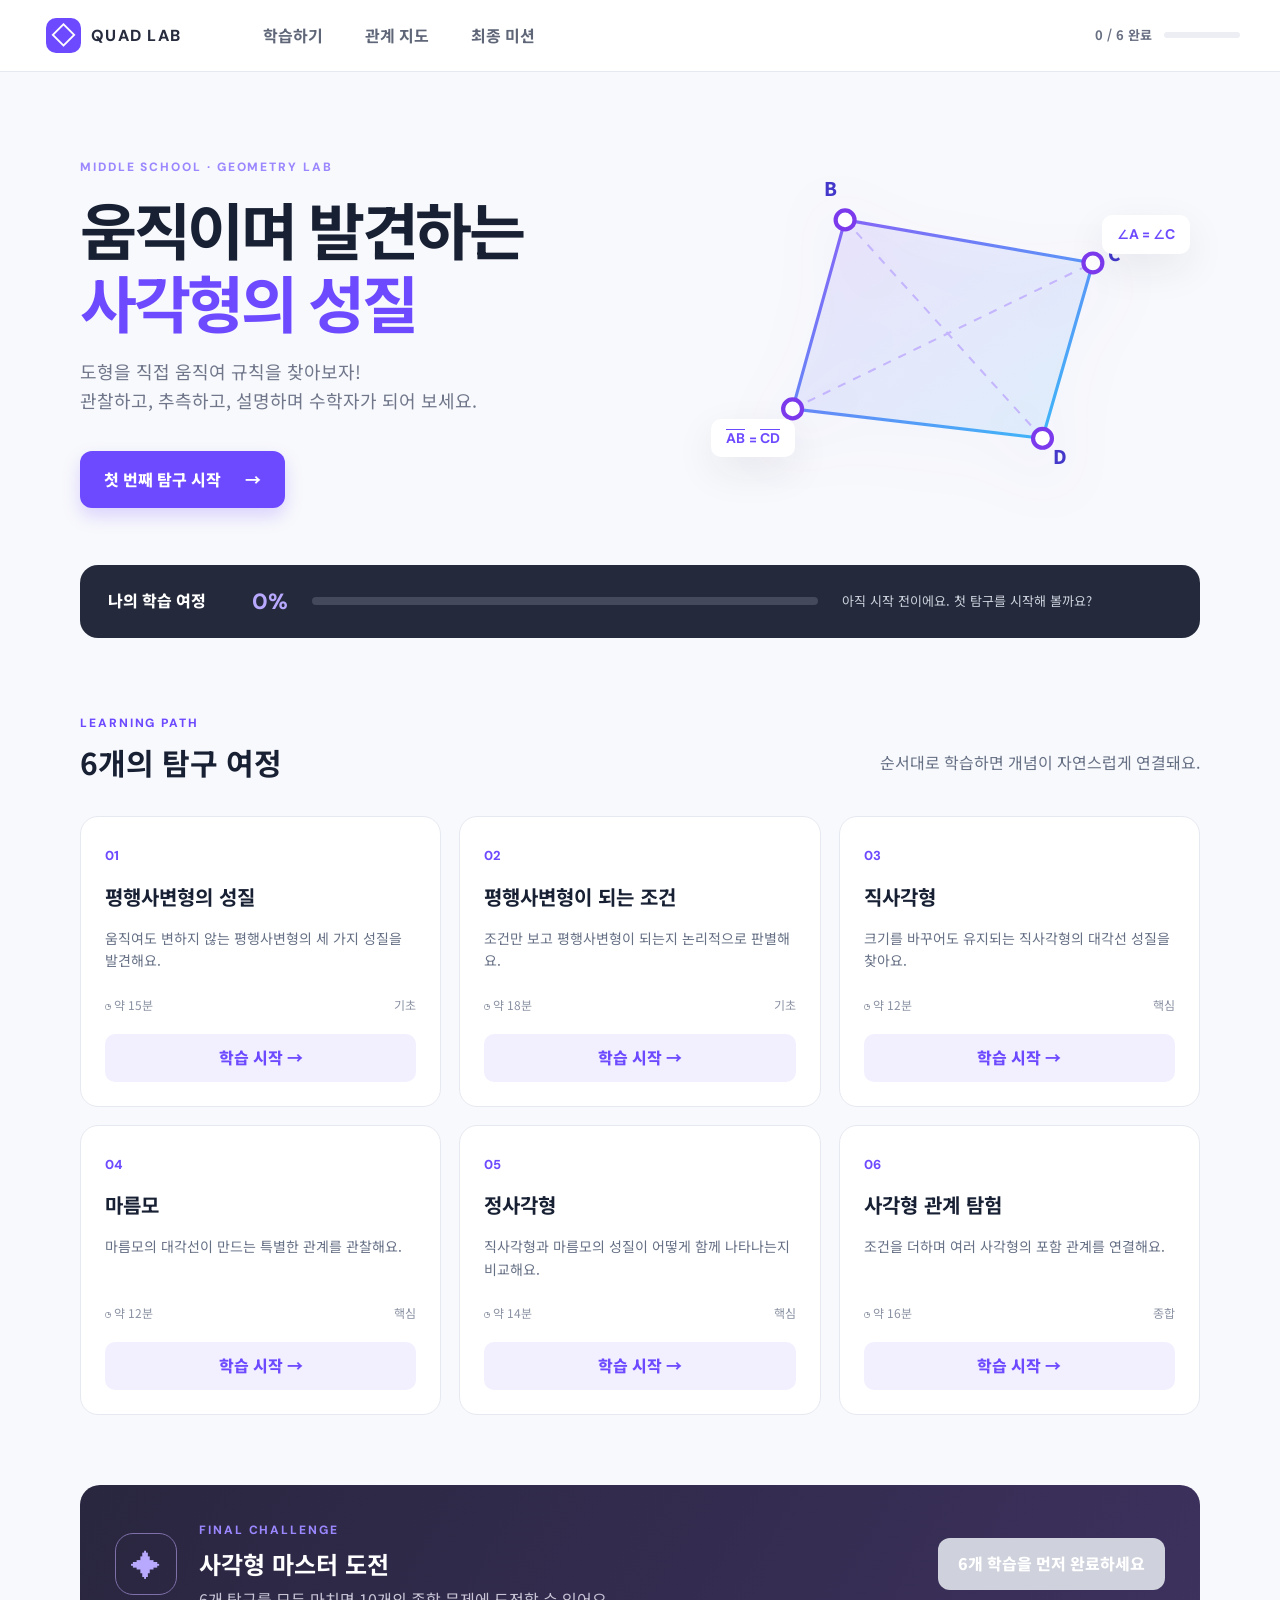
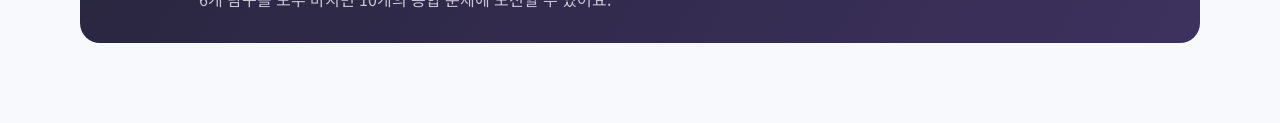
==== index.html @ f08c7725 "Standardize mathematical segment notation" ====
<!doctype html>
<html lang="ko">
<head>
  <meta charset="utf-8">
  <meta name="viewport" content="width=device-width,initial-scale=1">
  <meta name="description" content="도형을 직접 움직이며 사각형의 성질을 발견하는 중학교 2학년 수학 학습 서비스">
  <title>움직이며 발견하는 사각형의 성질</title>
  <link rel="stylesheet" href="styles.css">
</head>
<body>
  <header class="topbar">
    <button class="brand" id="homeBtn" aria-label="홈으로 이동"><span class="brand-mark">◇</span><span>QUAD LAB</span></button>
    <nav aria-label="주요 메뉴"><button id="navLearn">학습하기</button><button id="navMap">관계 지도</button><button id="navMission">최종 미션</button></nav>
    <div class="header-progress" aria-label="전체 진도"><span id="headerProgressText">0 / 6 완료</span><div class="mini-track"><i id="headerProgressBar"></i></div></div>
  </header>

  <main>
    <section id="homeView" class="view home-view">
      <div class="hero">
        <div class="hero-copy"><span class="eyebrow">MIDDLE SCHOOL · GEOMETRY LAB</span><h1>움직이며 발견하는<br><em>사각형의 성질</em></h1><p>도형을 직접 움직여 규칙을 찾아보자!<br>관찰하고, 추측하고, 설명하며 수학자가 되어 보세요.</p><button class="primary large" id="continueBtn">첫 번째 탐구 시작 <span>→</span></button></div>
        <div class="hero-art" aria-hidden="true"><svg viewBox="0 0 480 360"><defs><linearGradient id="heroG" x1="0" y1="0" x2="1" y2="1"><stop stop-color="#8b5cf6"/><stop offset="1" stop-color="#38bdf8"/></linearGradient></defs><path d="M92 258L142 78L378 119L330 286Z" fill="url(#heroG)" fill-opacity=".12" stroke="url(#heroG)" stroke-width="3"/><path d="M92 258L378 119M142 78L330 286" stroke="#c4b5fd" stroke-width="2" stroke-dasharray="8 8"/><g fill="#fff" stroke="#7c3aed" stroke-width="4"><circle cx="92" cy="258" r="9"/><circle cx="142" cy="78" r="9"/><circle cx="378" cy="119" r="9"/><circle cx="330" cy="286" r="9"/></g><g fill="#4338ca" font-size="18" font-weight="800"><text x="64" y="282">A</text><text x="122" y="55">B</text><text x="392" y="117">C</text><text x="340" y="310">D</text></g></svg><span class="float-card f1">∠A = ∠C</span><span class="float-card f2"><span class="seg">AB</span> = <span class="seg">CD</span></span></div>
      </div>
      <div class="progress-panel"><div><span class="progress-kicker">나의 학습 여정</span><strong id="progressPercent">0%</strong></div><div class="track"><i id="progressBar"></i></div><p id="progressMessage">아직 시작 전이에요. 첫 탐구를 시작해 볼까요?</p></div>
      <div class="section-heading"><div><span class="eyebrow dark">LEARNING PATH</span><h2>6개의 탐구 여정</h2></div><p>순서대로 학습하면 개념이 자연스럽게 연결돼요.</p></div>
      <div id="lessonGrid" class="lesson-grid"></div>
      <section class="mission-banner"><div class="mission-icon">✦</div><div><span class="eyebrow">FINAL CHALLENGE</span><h2>사각형 마스터 도전</h2><p>6개 탐구를 모두 마치면 10개의 종합 문제에 도전할 수 있어요.</p></div><button class="primary" id="missionBannerBtn" disabled>6개 학습을 먼저 완료하세요</button></section>
    </section>

    <section id="lessonView" class="view lesson-view hidden">
      <div class="lesson-top"><button class="back" id="backBtn">← 학습 목록</button><div class="lesson-id"><span id="lessonNumber">01</span><div><small>QUADRILATERAL LAB</small><h1 id="lessonTitle"></h1></div></div><div class="step-dots" id="stepDots"></div></div>
      <div class="lesson-shell">
        <aside><p class="aside-label">오늘의 목표</p><h3 id="lessonGoal"></h3><div class="aside-meta"><span>◷ <b id="lessonTime"></b></span><span>난이도 <b>●●○</b></span></div><div class="tip"><b>탐구 TIP</b><p>점 <strong>A</strong>를 잡고 움직여 보세요. 숫자가 어떻게 변하는지 관찰해요.</p></div></aside>
        <article>
          <div class="phase"><span id="phaseTag">STEP 1 · 탐구</span><h2 id="phaseTitle">도형을 움직여 보세요</h2><p id="phaseDesc">먼저 설명을 읽지 말고, 직접 움직이며 변하지 않는 규칙을 찾아보세요.</p></div>
          <div id="interactiveArea"></div>
          <div class="lesson-actions"><button class="secondary" id="prevStep">← 이전</button><button class="primary" id="nextStep">관찰을 마쳤어요 <span>→</span></button></div>
        </article>
      </div>
    </section>

    <section id="missionView" class="view mission-view hidden"><button class="back" id="missionBack">← 홈으로</button><div id="missionContent"></div></section>
  </main>
  <div id="toast" role="status" aria-live="polite"></div>
  <script src="app.js"></script>
</body>
</html>
---- styles.css ----
@import url('https://fonts.googleapis.com/css2?family=DM+Sans:wght@500;600;700;800&family=Noto+Sans+KR:wght@400;500;600;700;800;900&display=swap');
:root{--ink:#182034;--muted:#667085;--purple:#6d4aff;--purple2:#8b5cf6;--soft:#f2f0ff;--line:#e7e9f1;--green:#16a274;--orange:#f59e0b;--bg:#f8f9fc;--shadow:0 14px 40px rgba(31,38,64,.08)}*{box-sizing:border-box}body{margin:0;background:var(--bg);color:var(--ink);font-family:'Noto Sans KR',sans-serif;line-height:1.6}.hidden{display:none!important}button,input{font:inherit}.seg{display:inline-block;position:relative;padding-top:.12em;line-height:1.15;font-family:'DM Sans','Noto Sans KR',sans-serif;font-style:normal;letter-spacing:.02em}.seg::before{content:"";position:absolute;left:.02em;right:.02em;top:.04em;border-top:.09em solid currentColor}.math{white-space:nowrap;font-family:'DM Sans','Noto Sans KR',sans-serif}.topbar{height:72px;padding:0 max(24px,calc((100% - 1200px)/2));display:flex;align-items:center;border-bottom:1px solid var(--line);background:#fff;position:sticky;top:0;z-index:20}.brand{display:flex;align-items:center;gap:10px;border:0;background:none;font:800 16px 'DM Sans';letter-spacing:.08em;color:#272c3e;cursor:pointer}.brand-mark{width:35px;height:35px;border-radius:10px;background:var(--purple);color:#fff;display:grid;place-items:center;font-size:24px}.topbar nav{display:flex;gap:30px;margin-left:70px}.topbar nav button{border:0;background:none;color:#5f6678;font-weight:700;cursor:pointer}.header-progress{margin-left:auto;display:flex;align-items:center;gap:12px;font-size:13px;font-weight:700;color:#697083}.mini-track{width:76px;height:6px;background:#eceef4;border-radius:9px;overflow:hidden}.mini-track i,.track i{display:block;height:100%;width:0;background:linear-gradient(90deg,var(--purple),#a78bfa);border-radius:9px;transition:.5s}.view{max-width:1200px;margin:auto}.hero{min-height:450px;display:grid;grid-template-columns:1.1fr .9fr;align-items:center;padding:66px 40px 42px}.eyebrow{font:800 12px 'DM Sans';letter-spacing:.16em;color:#9b87ff}.eyebrow.dark{color:var(--purple)}.hero h1{font-size:clamp(38px,5vw,62px);line-height:1.17;margin:14px 0 20px;letter-spacing:-.055em}.hero h1 em{font-style:normal;color:var(--purple)}.hero p{font-size:18px;color:#70778b}.primary,.secondary,.choice{border:0;border-radius:12px;padding:13px 20px;font-weight:800;cursor:pointer;transition:.2s}.primary{background:var(--purple);color:#fff;box-shadow:0 8px 18px rgba(109,74,255,.22)}.primary:hover{background:#5b39ed;transform:translateY(-1px)}.primary:disabled{background:#cfd2dc;box-shadow:none;cursor:not-allowed;transform:none}.primary.large{margin-top:18px;padding:16px 24px}.primary span{margin-left:20px}.secondary{background:#fff;color:#596174;border:1px solid var(--line)}.hero-art{position:relative}.hero-art svg{width:100%;filter:drop-shadow(0 20px 30px rgba(91,57,237,.12))}.float-card{position:absolute;background:#fff;padding:10px 15px;border-radius:10px;box-shadow:var(--shadow);font:700 14px 'DM Sans';color:var(--purple)}.f1{top:20%;right:2%}.f2{bottom:17%;left:3%}.progress-panel{margin:0 40px 70px;background:#242a3c;color:#fff;border-radius:18px;padding:22px 28px;display:grid;grid-template-columns:180px 1fr 330px;align-items:center;gap:24px}.progress-panel>div:first-child{display:flex;justify-content:space-between;align-items:center}.progress-panel strong{font:800 22px 'DM Sans';color:#b8a9ff}.progress-kicker{font-weight:800}.track{height:8px;background:#44495b;border-radius:9px;overflow:hidden}.progress-panel p{margin:0;font-size:13px;color:#cdd1dc}.section-heading{display:flex;justify-content:space-between;align-items:end;margin:0 40px 25px}.section-heading h2{font-size:30px;margin:5px 0}.section-heading p{color:var(--muted)}.lesson-grid{display:grid;grid-template-columns:repeat(3,1fr);gap:18px;margin:0 40px 70px}.lesson-card{background:#fff;border:1px solid var(--line);border-radius:18px;padding:24px;position:relative;transition:.25s;min-height:244px}.lesson-card:hover{transform:translateY(-4px);box-shadow:var(--shadow);border-color:#d7d1ff}.lesson-card.done{border-color:#a7e4d0}.lesson-card .num{font:800 13px 'DM Sans';color:var(--purple)}.lesson-card h3{margin:14px 0 8px;font-size:20px}.lesson-card p{font-size:14px;color:var(--muted);min-height:48px}.card-meta{display:flex;justify-content:space-between;color:#8a91a2;font-size:12px;margin:20px 0}.card-btn{width:100%;border:0;border-radius:10px;background:var(--soft);color:var(--purple);padding:11px;font-weight:800;cursor:pointer}.done .card-btn{background:#e7f8f2;color:#087453}.done-badge{position:absolute;right:20px;top:20px;color:var(--green);font-size:12px;font-weight:800}.mission-banner{margin:0 40px 80px;padding:30px 35px;border-radius:20px;background:linear-gradient(120deg,#29263f,#3d315e);color:#fff;display:flex;align-items:center;gap:22px}.mission-banner h2{margin:4px 0}.mission-banner p{margin:0;color:#c8c4d6}.mission-banner button{margin-left:auto}.mission-icon{width:62px;height:62px;border:1px solid #7f70a9;border-radius:18px;display:grid;place-items:center;font-size:30px;color:#b8a9ff}.lesson-view{max-width:none}.lesson-top{height:92px;background:#fff;border-bottom:1px solid var(--line);display:flex;align-items:center;padding:0 max(30px,calc((100% - 1240px)/2));gap:35px}.back{border:0;background:none;color:#697083;font-weight:700;cursor:pointer}.lesson-id{display:flex;gap:16px;align-items:center}.lesson-id>span{font:800 30px 'DM Sans';color:#a99bff}.lesson-id small{font:700 9px 'DM Sans';color:#aaa;letter-spacing:.1em}.lesson-id h1{font-size:20px;margin:0}.step-dots{display:flex;gap:7px;margin-left:auto}.step-dots i{width:28px;height:5px;border-radius:5px;background:#e5e7ed}.step-dots i.on{background:var(--purple)}.step-dots i.done{background:#9b87ff}.lesson-shell{max-width:1240px;margin:30px auto 70px;display:grid;grid-template-columns:240px 1fr;gap:32px;padding:0 24px}.lesson-shell aside{padding:22px;height:max-content;position:sticky;top:105px}.aside-label{font-size:11px;color:var(--purple);font-weight:900}.lesson-shell aside h3{font-size:16px}.aside-meta{display:flex;flex-direction:column;gap:8px;font-size:12px;color:#858b9b;border-top:1px solid var(--line);padding-top:16px}.aside-meta b{color:#4c5365}.tip{margin-top:25px;padding:16px;background:#fff9e8;border-radius:12px;font-size:12px;color:#745f28}.tip b{color:#d38a00}.phase{text-align:center;margin-bottom:20px}.phase span{font-size:11px;color:var(--purple);font-weight:900;letter-spacing:.12em}.phase h2{margin:6px 0;font-size:28px}.phase p{margin:0;color:var(--muted);font-size:14px}.lab-card{background:#fff;border:1px solid var(--line);border-radius:20px;overflow:hidden;box-shadow:var(--shadow)}.lab-tools{padding:14px 18px;border-bottom:1px solid var(--line);display:flex;gap:9px;flex-wrap:wrap}.tool-btn{border:1px solid var(--line);background:#fff;border-radius:9px;padding:8px 12px;color:#626a7c;font-size:13px;font-weight:700;cursor:pointer}.tool-btn.on{background:var(--soft);border-color:#c9c0ff;color:var(--purple)}.geometry{width:100%;height:450px;display:block;touch-action:none;background:radial-gradient(circle,#dde0eb 1px,transparent 1.5px);background-size:28px 28px}.readout{display:grid;grid-template-columns:repeat(4,1fr);border-top:1px solid var(--line)}.measure{text-align:center;padding:13px;border-right:1px solid var(--line);font:700 13px 'DM Sans'}.measure small{display:block;color:#969cad;font:600 10px 'Noto Sans KR'}.drag-point{cursor:grab;filter:drop-shadow(0 2px 3px rgba(80,55,200,.3))}.drag-point:focus{outline:none;stroke:#f59e0b;stroke-width:5}.prompt-card,.concept-card,.practice-card,.relation-card{background:#fff;border:1px solid var(--line);border-radius:18px;padding:30px;box-shadow:var(--shadow)}.prompt-card h3,.practice-card h3{font-size:21px;margin-top:0}.answer-grid{display:grid;grid-template-columns:1fr 1fr;gap:12px}.choice{background:#fafaff;border:1px solid var(--line);color:#4c5365;text-align:left}.choice:hover{border-color:#a99bff;background:var(--soft)}.feedback{padding:14px;border-radius:10px;margin-top:16px;font-size:14px}.feedback.good{background:#e8f8f2;color:#087453}.feedback.bad{background:#fff3e0;color:#9a5d00}.concept-list{display:grid;gap:12px}.concept-item{display:flex;gap:15px;padding:16px;background:#f8f7ff;border-radius:12px}.concept-item b{color:var(--purple)}.concept-item span{width:28px;height:28px;border-radius:50%;display:grid;place-items:center;background:var(--purple);color:#fff;flex:none}.lesson-actions{display:flex;justify-content:space-between;margin-top:20px}.quiz-options{display:grid;gap:10px}.quiz-options button{padding:14px;border:1px solid var(--line);background:#fff;border-radius:11px;text-align:left;cursor:pointer}.quiz-options button:hover{border-color:var(--purple)}.hint-row{display:flex;gap:8px;margin-top:16px}.hint-btn{border:0;background:#fff7df;color:#a16b00;padding:8px 12px;border-radius:8px;cursor:pointer}.classification{display:flex;gap:12px;flex-wrap:wrap}.condition{padding:12px 15px;border:1px solid #cbc5f6;background:#f8f7ff;border-radius:10px;cursor:grab;font-size:13px}.drop-zone{min-height:100px;border:2px dashed #c9c0ff;border-radius:14px;padding:16px;margin-top:18px;color:#746b9b}.relation-svg{width:100%;height:360px}.rel-node{cursor:pointer}.rel-node rect{fill:#fff;stroke:#b9b0ee;stroke-width:2}.rel-node.active rect{fill:#6d4aff;stroke:#6d4aff}.rel-node text{font-weight:800;fill:#40395f}.rel-node.active text{fill:#fff}.mission-view{padding:50px 30px;max-width:900px}.mission-head{text-align:center}.mission-head h1{font-size:36px}.mission-question{background:#fff;border:1px solid var(--line);border-radius:18px;padding:28px;margin:28px 0}.score-ring{width:150px;height:150px;border-radius:50%;background:conic-gradient(var(--purple) var(--score),#ececf3 0);display:grid;place-items:center;margin:25px auto}.score-ring:after{content:attr(data-score);width:115px;height:115px;background:#fff;border-radius:50%;display:grid;place-items:center;font-size:30px;font-weight:900}.domain-bar{display:grid;grid-template-columns:140px 1fr 45px;gap:10px;align-items:center;margin:12px 0}.domain-bar i{height:8px;background:#eee;border-radius:9px;overflow:hidden}.domain-bar i:after{content:"";display:block;width:var(--w);height:100%;background:var(--purple)}#toast{position:fixed;left:50%;bottom:28px;transform:translate(-50%,30px);padding:11px 18px;background:#22283a;color:#fff;border-radius:10px;opacity:0;pointer-events:none;transition:.25s;z-index:50;font-size:13px}#toast.show{opacity:1;transform:translate(-50%,0)}
@media(max-width:800px){.topbar nav{display:none}.hero{grid-template-columns:1fr;padding:45px 24px}.hero-art{display:none}.progress-panel{margin:0 24px 50px;grid-template-columns:1fr}.lesson-grid{grid-template-columns:1fr;margin:0 24px 50px}.section-heading{margin:0 24px 20px;display:block}.mission-banner{margin:0 24px 50px;align-items:flex-start;flex-wrap:wrap}.mission-banner button{margin-left:0;width:100%}.lesson-top{padding:15px 20px;height:auto;flex-wrap:wrap}.lesson-shell{grid-template-columns:1fr}.lesson-shell aside{position:static;padding:0}.tip{display:none}.geometry{height:360px}.readout{grid-template-columns:repeat(2,1fr)}.answer-grid{grid-template-columns:1fr}.step-dots{width:100%;margin-left:0}.header-progress{font-size:11px}.mini-track{display:none}}
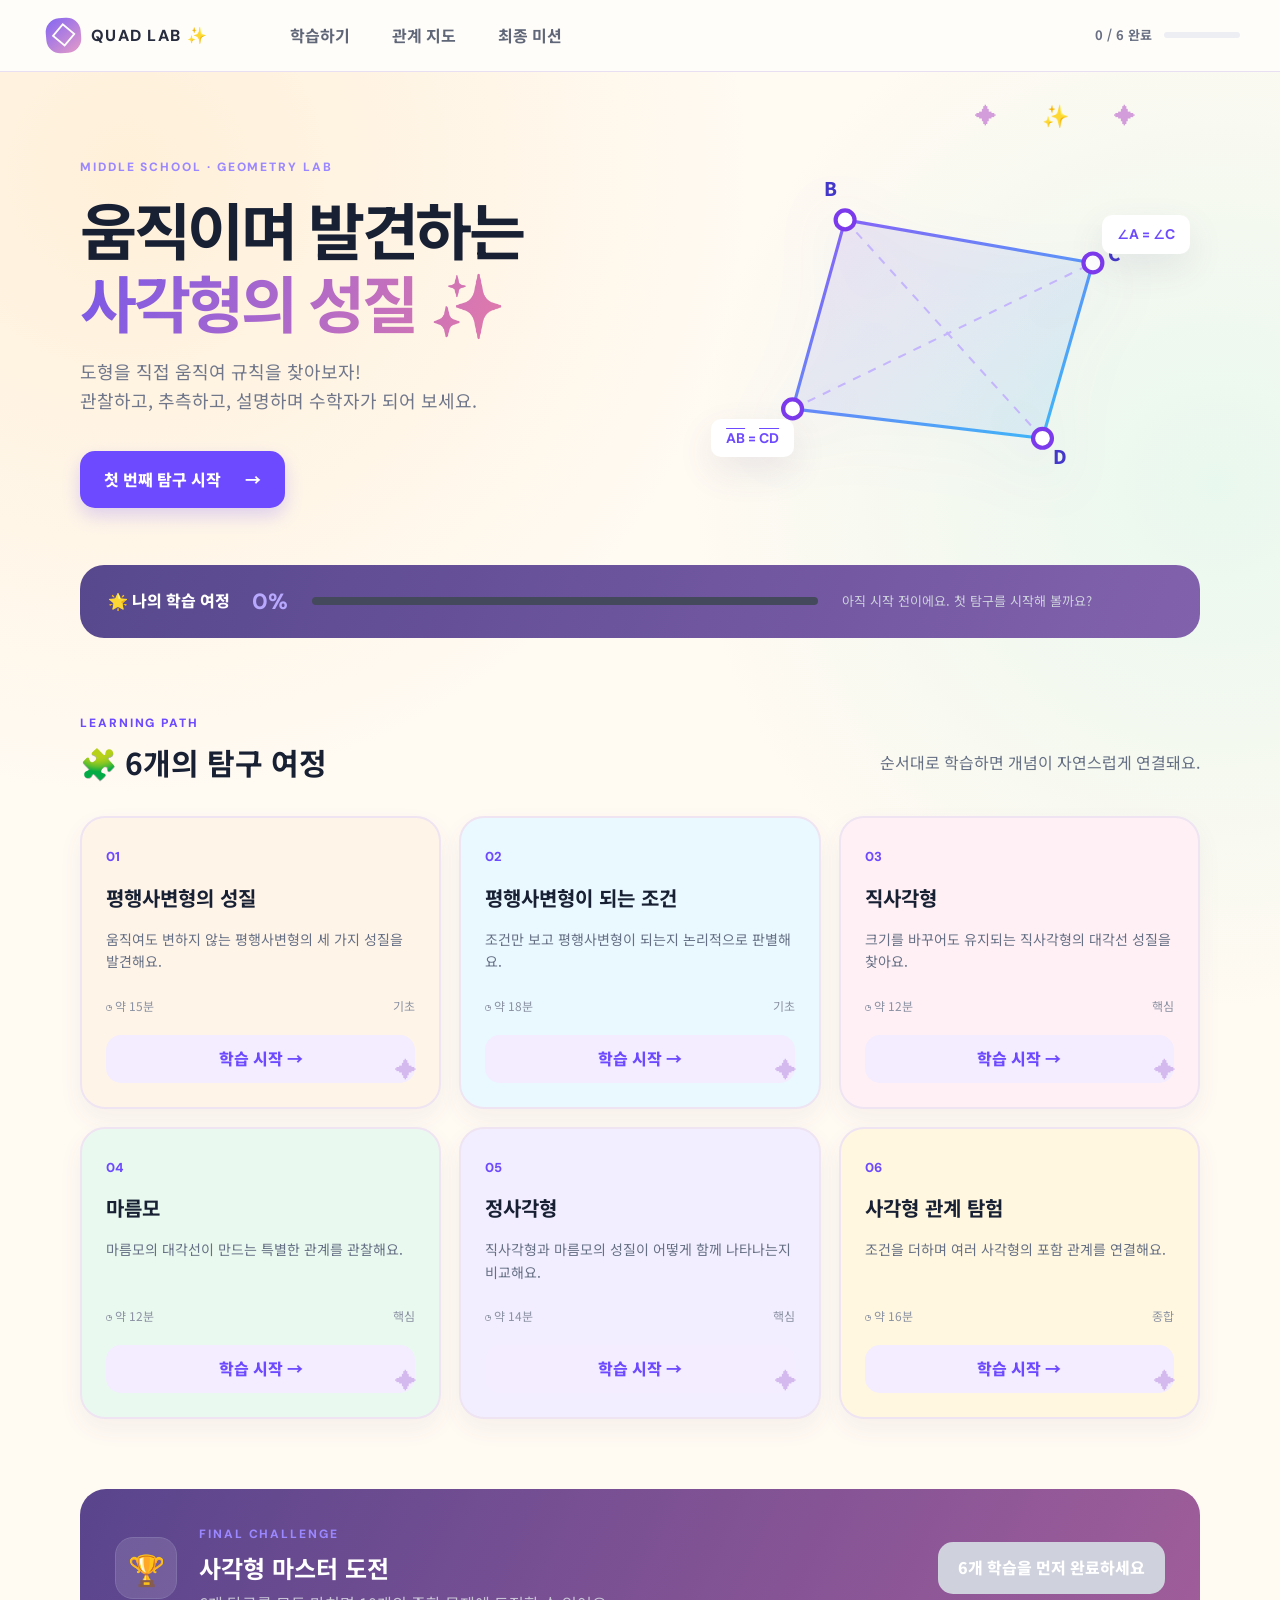
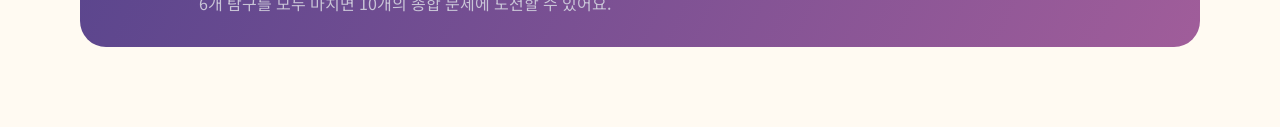
==== commit 71b56930: "Enable playful theme and correct activity sidebar copy" ====
--- a/index.html
+++ b/index.html
@@ -4,32 +4,31 @@
   <meta charset="utf-8">
   <meta name="viewport" content="width=device-width,initial-scale=1">
   <meta name="description" content="도형을 직접 움직이며 사각형의 성질을 발견하는 중학교 2학년 수학 학습 서비스">
-  <title>움직이며 발견하는 사각형의 성질</title>
+  <title>QUAD LAB ✨ 사각형 탐험대</title>
   <link rel="stylesheet" href="styles.css">
+  <link rel="stylesheet" href="refresh.css">
 </head>
 <body>
   <header class="topbar">
-    <button class="brand" id="homeBtn" aria-label="홈으로 이동"><span class="brand-mark">◇</span><span>QUAD LAB</span></button>
+    <button class="brand" id="homeBtn" aria-label="홈으로 이동"><span class="brand-mark">◇</span><span>QUAD LAB ✨</span></button>
     <nav aria-label="주요 메뉴"><button id="navLearn">학습하기</button><button id="navMap">관계 지도</button><button id="navMission">최종 미션</button></nav>
     <div class="header-progress" aria-label="전체 진도"><span id="headerProgressText">0 / 6 완료</span><div class="mini-track"><i id="headerProgressBar"></i></div></div>
   </header>
-
   <main>
     <section id="homeView" class="view home-view">
       <div class="hero">
-        <div class="hero-copy"><span class="eyebrow">MIDDLE SCHOOL · GEOMETRY LAB</span><h1>움직이며 발견하는<br><em>사각형의 성질</em></h1><p>도형을 직접 움직여 규칙을 찾아보자!<br>관찰하고, 추측하고, 설명하며 수학자가 되어 보세요.</p><button class="primary large" id="continueBtn">첫 번째 탐구 시작 <span>→</span></button></div>
+        <div class="hero-copy"><span class="eyebrow">MIDDLE SCHOOL · GEOMETRY LAB</span><h1>움직이며 발견하는<br><em>사각형의 성질 ✨</em></h1><p>도형을 직접 움직여 규칙을 찾아보자!<br>관찰하고, 추측하고, 설명하며 수학자가 되어 보세요.</p><button class="primary large" id="continueBtn">첫 번째 탐구 시작 <span>→</span></button></div>
         <div class="hero-art" aria-hidden="true"><svg viewBox="0 0 480 360"><defs><linearGradient id="heroG" x1="0" y1="0" x2="1" y2="1"><stop stop-color="#8b5cf6"/><stop offset="1" stop-color="#38bdf8"/></linearGradient></defs><path d="M92 258L142 78L378 119L330 286Z" fill="url(#heroG)" fill-opacity=".12" stroke="url(#heroG)" stroke-width="3"/><path d="M92 258L378 119M142 78L330 286" stroke="#c4b5fd" stroke-width="2" stroke-dasharray="8 8"/><g fill="#fff" stroke="#7c3aed" stroke-width="4"><circle cx="92" cy="258" r="9"/><circle cx="142" cy="78" r="9"/><circle cx="378" cy="119" r="9"/><circle cx="330" cy="286" r="9"/></g><g fill="#4338ca" font-size="18" font-weight="800"><text x="64" y="282">A</text><text x="122" y="55">B</text><text x="392" y="117">C</text><text x="340" y="310">D</text></g></svg><span class="float-card f1">∠A = ∠C</span><span class="float-card f2"><span class="seg">AB</span> = <span class="seg">CD</span></span></div>
       </div>
-      <div class="progress-panel"><div><span class="progress-kicker">나의 학습 여정</span><strong id="progressPercent">0%</strong></div><div class="track"><i id="progressBar"></i></div><p id="progressMessage">아직 시작 전이에요. 첫 탐구를 시작해 볼까요?</p></div>
-      <div class="section-heading"><div><span class="eyebrow dark">LEARNING PATH</span><h2>6개의 탐구 여정</h2></div><p>순서대로 학습하면 개념이 자연스럽게 연결돼요.</p></div>
+      <div class="progress-panel"><div><span class="progress-kicker">🌟 나의 학습 여정</span><strong id="progressPercent">0%</strong></div><div class="track"><i id="progressBar"></i></div><p id="progressMessage">아직 시작 전이에요. 첫 탐구를 시작해 볼까요?</p></div>
+      <div class="section-heading"><div><span class="eyebrow dark">LEARNING PATH</span><h2>🧩 6개의 탐구 여정</h2></div><p>순서대로 학습하면 개념이 자연스럽게 연결돼요.</p></div>
       <div id="lessonGrid" class="lesson-grid"></div>
-      <section class="mission-banner"><div class="mission-icon">✦</div><div><span class="eyebrow">FINAL CHALLENGE</span><h2>사각형 마스터 도전</h2><p>6개 탐구를 모두 마치면 10개의 종합 문제에 도전할 수 있어요.</p></div><button class="primary" id="missionBannerBtn" disabled>6개 학습을 먼저 완료하세요</button></section>
+      <section class="mission-banner"><div class="mission-icon">🏆</div><div><span class="eyebrow">FINAL CHALLENGE</span><h2>사각형 마스터 도전</h2><p>6개 탐구를 모두 마치면 10개의 종합 문제에 도전할 수 있어요.</p></div><button class="primary" id="missionBannerBtn" disabled>6개 학습을 먼저 완료하세요</button></section>
     </section>
-
     <section id="lessonView" class="view lesson-view hidden">
       <div class="lesson-top"><button class="back" id="backBtn">← 학습 목록</button><div class="lesson-id"><span id="lessonNumber">01</span><div><small>QUADRILATERAL LAB</small><h1 id="lessonTitle"></h1></div></div><div class="step-dots" id="stepDots"></div></div>
       <div class="lesson-shell">
-        <aside><p class="aside-label">오늘의 목표</p><h3 id="lessonGoal"></h3><div class="aside-meta"><span>◷ <b id="lessonTime"></b></span><span>난이도 <b>●●○</b></span></div><div class="tip"><b>탐구 TIP</b><p>점 <strong>A</strong>를 잡고 움직여 보세요. 숫자가 어떻게 변하는지 관찰해요.</p></div></aside>
+        <aside><p class="aside-label">오늘의 목표</p><h3 id="lessonGoal"></h3><div class="aside-meta"><span>◷ <b id="lessonTime"></b></span><span>난이도 <b>●●○</b></span></div><div class="tip"><b>탐구 TIP</b><p id="lessonTip">도형을 관찰하고 변하지 않는 성질을 찾아보세요.</p></div></aside>
         <article>
           <div class="phase"><span id="phaseTag">STEP 1 · 탐구</span><h2 id="phaseTitle">도형을 움직여 보세요</h2><p id="phaseDesc">먼저 설명을 읽지 말고, 직접 움직이며 변하지 않는 규칙을 찾아보세요.</p></div>
           <div id="interactiveArea"></div>
@@ -37,10 +36,10 @@
         </article>
       </div>
     </section>
-
     <section id="missionView" class="view mission-view hidden"><button class="back" id="missionBack">← 홈으로</button><div id="missionContent"></div></section>
   </main>
   <div id="toast" role="status" aria-live="polite"></div>
   <script src="app.js"></script>
+  <script src="refresh.js"></script>
 </body>
 </html>
--- a/styles.css
+++ b/styles.css
@@ -1,3 +1,3 @@
 @import url('https://fonts.googleapis.com/css2?family=DM+Sans:wght@500;600;700;800&family=Noto+Sans+KR:wght@400;500;600;700;800;900&display=swap');
-:root{--ink:#182034;--muted:#667085;--purple:#6d4aff;--purple2:#8b5cf6;--soft:#f2f0ff;--line:#e7e9f1;--green:#16a274;--orange:#f59e0b;--bg:#f8f9fc;--shadow:0 14px 40px rgba(31,38,64,.08)}*{box-sizing:border-box}body{margin:0;background:var(--bg);color:var(--ink);font-family:'Noto Sans KR',sans-serif;line-height:1.6}.hidden{display:none!important}button,input{font:inherit}.seg{display:inline-block;position:relative;padding-top:.12em;line-height:1.15;font-family:'DM Sans','Noto Sans KR',sans-serif;font-style:normal;letter-spacing:.02em}.seg::before{content:"";position:absolute;left:.02em;right:.02em;top:.04em;border-top:.09em solid currentColor}.math{white-space:nowrap;font-family:'DM Sans','Noto Sans KR',sans-serif}.topbar{height:72px;padding:0 max(24px,calc((100% - 1200px)/2));display:flex;align-items:center;border-bottom:1px solid var(--line);background:#fff;position:sticky;top:0;z-index:20}.brand{display:flex;align-items:center;gap:10px;border:0;background:none;font:800 16px 'DM Sans';letter-spacing:.08em;color:#272c3e;cursor:pointer}.brand-mark{width:35px;height:35px;border-radius:10px;background:var(--purple);color:#fff;display:grid;place-items:center;font-size:24px}.topbar nav{display:flex;gap:30px;margin-left:70px}.topbar nav button{border:0;background:none;color:#5f6678;font-weight:700;cursor:pointer}.header-progress{margin-left:auto;display:flex;align-items:center;gap:12px;font-size:13px;font-weight:700;color:#697083}.mini-track{width:76px;height:6px;background:#eceef4;border-radius:9px;overflow:hidden}.mini-track i,.track i{display:block;height:100%;width:0;background:linear-gradient(90deg,var(--purple),#a78bfa);border-radius:9px;transition:.5s}.view{max-width:1200px;margin:auto}.hero{min-height:450px;display:grid;grid-template-columns:1.1fr .9fr;align-items:center;padding:66px 40px 42px}.eyebrow{font:800 12px 'DM Sans';letter-spacing:.16em;color:#9b87ff}.eyebrow.dark{color:var(--purple)}.hero h1{font-size:clamp(38px,5vw,62px);line-height:1.17;margin:14px 0 20px;letter-spacing:-.055em}.hero h1 em{font-style:normal;color:var(--purple)}.hero p{font-size:18px;color:#70778b}.primary,.secondary,.choice{border:0;border-radius:12px;padding:13px 20px;font-weight:800;cursor:pointer;transition:.2s}.primary{background:var(--purple);color:#fff;box-shadow:0 8px 18px rgba(109,74,255,.22)}.primary:hover{background:#5b39ed;transform:translateY(-1px)}.primary:disabled{background:#cfd2dc;box-shadow:none;cursor:not-allowed;transform:none}.primary.large{margin-top:18px;padding:16px 24px}.primary span{margin-left:20px}.secondary{background:#fff;color:#596174;border:1px solid var(--line)}.hero-art{position:relative}.hero-art svg{width:100%;filter:drop-shadow(0 20px 30px rgba(91,57,237,.12))}.float-card{position:absolute;background:#fff;padding:10px 15px;border-radius:10px;box-shadow:var(--shadow);font:700 14px 'DM Sans';color:var(--purple)}.f1{top:20%;right:2%}.f2{bottom:17%;left:3%}.progress-panel{margin:0 40px 70px;background:#242a3c;color:#fff;border-radius:18px;padding:22px 28px;display:grid;grid-template-columns:180px 1fr 330px;align-items:center;gap:24px}.progress-panel>div:first-child{display:flex;justify-content:space-between;align-items:center}.progress-panel strong{font:800 22px 'DM Sans';color:#b8a9ff}.progress-kicker{font-weight:800}.track{height:8px;background:#44495b;border-radius:9px;overflow:hidden}.progress-panel p{margin:0;font-size:13px;color:#cdd1dc}.section-heading{display:flex;justify-content:space-between;align-items:end;margin:0 40px 25px}.section-heading h2{font-size:30px;margin:5px 0}.section-heading p{color:var(--muted)}.lesson-grid{display:grid;grid-template-columns:repeat(3,1fr);gap:18px;margin:0 40px 70px}.lesson-card{background:#fff;border:1px solid var(--line);border-radius:18px;padding:24px;position:relative;transition:.25s;min-height:244px}.lesson-card:hover{transform:translateY(-4px);box-shadow:var(--shadow);border-color:#d7d1ff}.lesson-card.done{border-color:#a7e4d0}.lesson-card .num{font:800 13px 'DM Sans';color:var(--purple)}.lesson-card h3{margin:14px 0 8px;font-size:20px}.lesson-card p{font-size:14px;color:var(--muted);min-height:48px}.card-meta{display:flex;justify-content:space-between;color:#8a91a2;font-size:12px;margin:20px 0}.card-btn{width:100%;border:0;border-radius:10px;background:var(--soft);color:var(--purple);padding:11px;font-weight:800;cursor:pointer}.done .card-btn{background:#e7f8f2;color:#087453}.done-badge{position:absolute;right:20px;top:20px;color:var(--green);font-size:12px;font-weight:800}.mission-banner{margin:0 40px 80px;padding:30px 35px;border-radius:20px;background:linear-gradient(120deg,#29263f,#3d315e);color:#fff;display:flex;align-items:center;gap:22px}.mission-banner h2{margin:4px 0}.mission-banner p{margin:0;color:#c8c4d6}.mission-banner button{margin-left:auto}.mission-icon{width:62px;height:62px;border:1px solid #7f70a9;border-radius:18px;display:grid;place-items:center;font-size:30px;color:#b8a9ff}.lesson-view{max-width:none}.lesson-top{height:92px;background:#fff;border-bottom:1px solid var(--line);display:flex;align-items:center;padding:0 max(30px,calc((100% - 1240px)/2));gap:35px}.back{border:0;background:none;color:#697083;font-weight:700;cursor:pointer}.lesson-id{display:flex;gap:16px;align-items:center}.lesson-id>span{font:800 30px 'DM Sans';color:#a99bff}.lesson-id small{font:700 9px 'DM Sans';color:#aaa;letter-spacing:.1em}.lesson-id h1{font-size:20px;margin:0}.step-dots{display:flex;gap:7px;margin-left:auto}.step-dots i{width:28px;height:5px;border-radius:5px;background:#e5e7ed}.step-dots i.on{background:var(--purple)}.step-dots i.done{background:#9b87ff}.lesson-shell{max-width:1240px;margin:30px auto 70px;display:grid;grid-template-columns:240px 1fr;gap:32px;padding:0 24px}.lesson-shell aside{padding:22px;height:max-content;position:sticky;top:105px}.aside-label{font-size:11px;color:var(--purple);font-weight:900}.lesson-shell aside h3{font-size:16px}.aside-meta{display:flex;flex-direction:column;gap:8px;font-size:12px;color:#858b9b;border-top:1px solid var(--line);padding-top:16px}.aside-meta b{color:#4c5365}.tip{margin-top:25px;padding:16px;background:#fff9e8;border-radius:12px;font-size:12px;color:#745f28}.tip b{color:#d38a00}.phase{text-align:center;margin-bottom:20px}.phase span{font-size:11px;color:var(--purple);font-weight:900;letter-spacing:.12em}.phase h2{margin:6px 0;font-size:28px}.phase p{margin:0;color:var(--muted);font-size:14px}.lab-card{background:#fff;border:1px solid var(--line);border-radius:20px;overflow:hidden;box-shadow:var(--shadow)}.lab-tools{padding:14px 18px;border-bottom:1px solid var(--line);display:flex;gap:9px;flex-wrap:wrap}.tool-btn{border:1px solid var(--line);background:#fff;border-radius:9px;padding:8px 12px;color:#626a7c;font-size:13px;font-weight:700;cursor:pointer}.tool-btn.on{background:var(--soft);border-color:#c9c0ff;color:var(--purple)}.geometry{width:100%;height:450px;display:block;touch-action:none;background:radial-gradient(circle,#dde0eb 1px,transparent 1.5px);background-size:28px 28px}.readout{display:grid;grid-template-columns:repeat(4,1fr);border-top:1px solid var(--line)}.measure{text-align:center;padding:13px;border-right:1px solid var(--line);font:700 13px 'DM Sans'}.measure small{display:block;color:#969cad;font:600 10px 'Noto Sans KR'}.drag-point{cursor:grab;filter:drop-shadow(0 2px 3px rgba(80,55,200,.3))}.drag-point:focus{outline:none;stroke:#f59e0b;stroke-width:5}.prompt-card,.concept-card,.practice-card,.relation-card{background:#fff;border:1px solid var(--line);border-radius:18px;padding:30px;box-shadow:var(--shadow)}.prompt-card h3,.practice-card h3{font-size:21px;margin-top:0}.answer-grid{display:grid;grid-template-columns:1fr 1fr;gap:12px}.choice{background:#fafaff;border:1px solid var(--line);color:#4c5365;text-align:left}.choice:hover{border-color:#a99bff;background:var(--soft)}.feedback{padding:14px;border-radius:10px;margin-top:16px;font-size:14px}.feedback.good{background:#e8f8f2;color:#087453}.feedback.bad{background:#fff3e0;color:#9a5d00}.concept-list{display:grid;gap:12px}.concept-item{display:flex;gap:15px;padding:16px;background:#f8f7ff;border-radius:12px}.concept-item b{color:var(--purple)}.concept-item span{width:28px;height:28px;border-radius:50%;display:grid;place-items:center;background:var(--purple);color:#fff;flex:none}.lesson-actions{display:flex;justify-content:space-between;margin-top:20px}.quiz-options{display:grid;gap:10px}.quiz-options button{padding:14px;border:1px solid var(--line);background:#fff;border-radius:11px;text-align:left;cursor:pointer}.quiz-options button:hover{border-color:var(--purple)}.hint-row{display:flex;gap:8px;margin-top:16px}.hint-btn{border:0;background:#fff7df;color:#a16b00;padding:8px 12px;border-radius:8px;cursor:pointer}.classification{display:flex;gap:12px;flex-wrap:wrap}.condition{padding:12px 15px;border:1px solid #cbc5f6;background:#f8f7ff;border-radius:10px;cursor:grab;font-size:13px}.drop-zone{min-height:100px;border:2px dashed #c9c0ff;border-radius:14px;padding:16px;margin-top:18px;color:#746b9b}.relation-svg{width:100%;height:360px}.rel-node{cursor:pointer}.rel-node rect{fill:#fff;stroke:#b9b0ee;stroke-width:2}.rel-node.active rect{fill:#6d4aff;stroke:#6d4aff}.rel-node text{font-weight:800;fill:#40395f}.rel-node.active text{fill:#fff}.mission-view{padding:50px 30px;max-width:900px}.mission-head{text-align:center}.mission-head h1{font-size:36px}.mission-question{background:#fff;border:1px solid var(--line);border-radius:18px;padding:28px;margin:28px 0}.score-ring{width:150px;height:150px;border-radius:50%;background:conic-gradient(var(--purple) var(--score),#ececf3 0);display:grid;place-items:center;margin:25px auto}.score-ring:after{content:attr(data-score);width:115px;height:115px;background:#fff;border-radius:50%;display:grid;place-items:center;font-size:30px;font-weight:900}.domain-bar{display:grid;grid-template-columns:140px 1fr 45px;gap:10px;align-items:center;margin:12px 0}.domain-bar i{height:8px;background:#eee;border-radius:9px;overflow:hidden}.domain-bar i:after{content:"";display:block;width:var(--w);height:100%;background:var(--purple)}#toast{position:fixed;left:50%;bottom:28px;transform:translate(-50%,30px);padding:11px 18px;background:#22283a;color:#fff;border-radius:10px;opacity:0;pointer-events:none;transition:.25s;z-index:50;font-size:13px}#toast.show{opacity:1;transform:translate(-50%,0)}
+:root{--ink:#182034;--muted:#667085;--purple:#6d4aff;--purple2:#8b5cf6;--soft:#f2f0ff;--line:#e7e9f1;--green:#16a274;--orange:#f59e0b;--bg:#f8f9fc;--shadow:0 14px 40px rgba(31,38,64,.08)}*{box-sizing:border-box}body{margin:0;background:var(--bg);color:var(--ink);font-family:'Noto Sans KR',sans-serif;line-height:1.6}.hidden{display:none!important}button,input{font:inherit}.seg{display:inline;padding:0;margin:0;border:0;background:none;border-radius:0;color:inherit;font:inherit;line-height:inherit;letter-spacing:inherit;text-decoration-line:overline;text-decoration-thickness:1px;text-decoration-skip-ink:none;white-space:nowrap}.math-run{display:inline;white-space:nowrap}.topbar{height:72px;padding:0 max(24px,calc((100% - 1200px)/2));display:flex;align-items:center;border-bottom:1px solid var(--line);background:#fff;position:sticky;top:0;z-index:20}.brand{display:flex;align-items:center;gap:10px;border:0;background:none;font:800 16px 'DM Sans';letter-spacing:.08em;color:#272c3e;cursor:pointer}.brand-mark{width:35px;height:35px;border-radius:10px;background:var(--purple);color:#fff;display:grid;place-items:center;font-size:24px}.topbar nav{display:flex;gap:30px;margin-left:70px}.topbar nav button{border:0;background:none;color:#5f6678;font-weight:700;cursor:pointer}.header-progress{margin-left:auto;display:flex;align-items:center;gap:12px;font-size:13px;font-weight:700;color:#697083}.mini-track{width:76px;height:6px;background:#eceef4;border-radius:9px;overflow:hidden}.mini-track i,.track i{display:block;height:100%;width:0;background:linear-gradient(90deg,var(--purple),#a78bfa);border-radius:9px;transition:.5s}.view{max-width:1200px;margin:auto}.hero{min-height:450px;display:grid;grid-template-columns:1.1fr .9fr;align-items:center;padding:66px 40px 42px}.eyebrow{font:800 12px 'DM Sans';letter-spacing:.16em;color:#9b87ff}.eyebrow.dark{color:var(--purple)}.hero h1{font-size:clamp(38px,5vw,62px);line-height:1.17;margin:14px 0 20px;letter-spacing:-.055em}.hero h1 em{font-style:normal;color:var(--purple)}.hero p{font-size:18px;color:#70778b}.primary,.secondary,.choice{border:0;border-radius:12px;padding:13px 20px;font-weight:800;cursor:pointer;transition:.2s}.primary{background:var(--purple);color:#fff;box-shadow:0 8px 18px rgba(109,74,255,.22)}.primary:hover{background:#5b39ed;transform:translateY(-1px)}.primary:disabled{background:#cfd2dc;box-shadow:none;cursor:not-allowed;transform:none}.primary.large{margin-top:18px;padding:16px 24px}.primary span{margin-left:20px}.secondary{background:#fff;color:#596174;border:1px solid var(--line)}.hero-art{position:relative}.hero-art svg{width:100%;filter:drop-shadow(0 20px 30px rgba(91,57,237,.12))}.float-card{position:absolute;background:#fff;padding:10px 15px;border-radius:10px;box-shadow:var(--shadow);font:700 14px 'DM Sans';color:var(--purple)}.f1{top:20%;right:2%}.f2{bottom:17%;left:3%}.progress-panel{margin:0 40px 70px;background:#242a3c;color:#fff;border-radius:18px;padding:22px 28px;display:grid;grid-template-columns:180px 1fr 330px;align-items:center;gap:24px}.progress-panel>div:first-child{display:flex;justify-content:space-between;align-items:center}.progress-panel strong{font:800 22px 'DM Sans';color:#b8a9ff}.progress-kicker{font-weight:800}.track{height:8px;background:#44495b;border-radius:9px;overflow:hidden}.progress-panel p{margin:0;font-size:13px;color:#cdd1dc}.section-heading{display:flex;justify-content:space-between;align-items:end;margin:0 40px 25px}.section-heading h2{font-size:30px;margin:5px 0}.section-heading p{color:var(--muted)}.lesson-grid{display:grid;grid-template-columns:repeat(3,1fr);gap:18px;margin:0 40px 70px}.lesson-card{background:#fff;border:1px solid var(--line);border-radius:18px;padding:24px;position:relative;transition:.25s;min-height:244px}.lesson-card:hover{transform:translateY(-4px);box-shadow:var(--shadow);border-color:#d7d1ff}.lesson-card.done{border-color:#a7e4d0}.lesson-card .num{font:800 13px 'DM Sans';color:var(--purple)}.lesson-card h3{margin:14px 0 8px;font-size:20px}.lesson-card p{font-size:14px;color:var(--muted);min-height:48px}.card-meta{display:flex;justify-content:space-between;color:#8a91a2;font-size:12px;margin:20px 0}.card-btn{width:100%;border:0;border-radius:10px;background:var(--soft);color:var(--purple);padding:11px;font-weight:800;cursor:pointer}.done .card-btn{background:#e7f8f2;color:#087453}.done-badge{position:absolute;right:20px;top:20px;color:var(--green);font-size:12px;font-weight:800}.mission-banner{margin:0 40px 80px;padding:30px 35px;border-radius:20px;background:linear-gradient(120deg,#29263f,#3d315e);color:#fff;display:flex;align-items:center;gap:22px}.mission-banner h2{margin:4px 0}.mission-banner p{margin:0;color:#c8c4d6}.mission-banner button{margin-left:auto}.mission-icon{width:62px;height:62px;border:1px solid #7f70a9;border-radius:18px;display:grid;place-items:center;font-size:30px;color:#b8a9ff}.lesson-view{max-width:none}.lesson-top{height:92px;background:#fff;border-bottom:1px solid var(--line);display:flex;align-items:center;padding:0 max(30px,calc((100% - 1240px)/2));gap:35px}.back{border:0;background:none;color:#697083;font-weight:700;cursor:pointer}.lesson-id{display:flex;gap:16px;align-items:center}.lesson-id>span{font:800 30px 'DM Sans';color:#a99bff}.lesson-id small{font:700 9px 'DM Sans';color:#aaa;letter-spacing:.1em}.lesson-id h1{font-size:20px;margin:0}.step-dots{display:flex;gap:7px;margin-left:auto}.step-dots i{width:28px;height:5px;border-radius:5px;background:#e5e7ed}.step-dots i.on{background:var(--purple)}.step-dots i.done{background:#9b87ff}.lesson-shell{max-width:1240px;margin:30px auto 70px;display:grid;grid-template-columns:240px 1fr;gap:32px;padding:0 24px}.lesson-shell aside{padding:22px;height:max-content;position:sticky;top:105px}.aside-label{font-size:11px;color:var(--purple);font-weight:900}.lesson-shell aside h3{font-size:16px}.aside-meta{display:flex;flex-direction:column;gap:8px;font-size:12px;color:#858b9b;border-top:1px solid var(--line);padding-top:16px}.aside-meta b{color:#4c5365}.tip{margin-top:25px;padding:16px;background:#fff9e8;border-radius:12px;font-size:12px;color:#745f28}.tip b{color:#d38a00}.phase{text-align:center;margin-bottom:20px}.phase span{font-size:11px;color:var(--purple);font-weight:900;letter-spacing:.12em}.phase h2{margin:6px 0;font-size:28px}.phase p{margin:0;color:var(--muted);font-size:14px}.lab-card{background:#fff;border:1px solid var(--line);border-radius:20px;overflow:hidden;box-shadow:var(--shadow)}.lab-tools{padding:14px 18px;border-bottom:1px solid var(--line);display:flex;gap:9px;flex-wrap:wrap}.tool-btn{border:1px solid var(--line);background:#fff;border-radius:9px;padding:8px 12px;color:#626a7c;font-size:13px;font-weight:700;cursor:pointer}.tool-btn.on{background:var(--soft);border-color:#c9c0ff;color:var(--purple)}.geometry{width:100%;height:450px;display:block;touch-action:none;background:radial-gradient(circle,#dde0eb 1px,transparent 1.5px);background-size:28px 28px}.readout{display:grid;grid-template-columns:repeat(4,1fr);border-top:1px solid var(--line)}.measure{text-align:center;padding:13px;border-right:1px solid var(--line);font:700 13px 'DM Sans'}.measure small{display:block;color:#969cad;font:600 10px 'Noto Sans KR'}.drag-point{cursor:grab;filter:drop-shadow(0 2px 3px rgba(80,55,200,.3))}.drag-point:focus{outline:none;stroke:#f59e0b;stroke-width:5}.prompt-card,.concept-card,.practice-card,.relation-card{background:#fff;border:1px solid var(--line);border-radius:18px;padding:30px;box-shadow:var(--shadow)}.prompt-card h3,.practice-card h3{font-size:21px;margin-top:0}.answer-grid{display:grid;grid-template-columns:1fr 1fr;gap:12px}.choice{background:#fafaff;border:1px solid var(--line);color:#4c5365;text-align:left}.choice:hover{border-color:#a99bff;background:var(--soft)}.feedback{padding:14px;border-radius:10px;margin-top:16px;font-size:14px}.feedback.good{background:#e8f8f2;color:#087453}.feedback.bad{background:#fff3e0;color:#9a5d00}.concept-list{display:grid;gap:12px}.concept-item{display:flex;gap:15px;padding:16px;background:#f8f7ff;border-radius:12px}.concept-item b{color:var(--purple)}.concept-item>span{width:28px;height:28px;border-radius:50%;display:grid;place-items:center;background:var(--purple);color:#fff;flex:none}.lesson-actions{display:flex;justify-content:space-between;margin-top:20px}.quiz-options{display:grid;gap:10px}.quiz-options button{padding:14px;border:1px solid var(--line);background:#fff;border-radius:11px;text-align:left;cursor:pointer}.quiz-options button:hover{border-color:var(--purple)}.hint-row{display:flex;gap:8px;margin-top:16px}.hint-btn{border:0;background:#fff7df;color:#a16b00;padding:8px 12px;border-radius:8px;cursor:pointer}.classification{display:flex;gap:12px;flex-wrap:wrap}.condition{padding:12px 15px;border:1px solid #cbc5f6;background:#f8f7ff;border-radius:10px;cursor:grab;font-size:13px}.drop-zone{min-height:100px;border:2px dashed #c9c0ff;border-radius:14px;padding:16px;margin-top:18px;color:#746b9b}.relation-svg{width:100%;height:360px}.rel-node{cursor:pointer}.rel-node rect{fill:#fff;stroke:#b9b0ee;stroke-width:2}.rel-node.active rect{fill:#6d4aff;stroke:#6d4aff}.rel-node text{font-weight:800;fill:#40395f}.rel-node.active text{fill:#fff}.mission-view{padding:50px 30px;max-width:900px}.mission-head{text-align:center}.mission-head h1{font-size:36px}.mission-question{background:#fff;border:1px solid var(--line);border-radius:18px;padding:28px;margin:28px 0}.score-ring{width:150px;height:150px;border-radius:50%;background:conic-gradient(var(--purple) var(--score),#ececf3 0);display:grid;place-items:center;margin:25px auto}.score-ring:after{content:attr(data-score);width:115px;height:115px;background:#fff;border-radius:50%;display:grid;place-items:center;font-size:30px;font-weight:900}.domain-bar{display:grid;grid-template-columns:140px 1fr 45px;gap:10px;align-items:center;margin:12px 0}.domain-bar i{height:8px;background:#eee;border-radius:9px;overflow:hidden}.domain-bar i:after{content:"";display:block;width:var(--w);height:100%;background:var(--purple)}#toast{position:fixed;left:50%;bottom:28px;transform:translate(-50%,30px);padding:11px 18px;background:#22283a;color:#fff;border-radius:10px;opacity:0;pointer-events:none;transition:.25s;z-index:50;font-size:13px}#toast.show{opacity:1;transform:translate(-50%,0)}
 @media(max-width:800px){.topbar nav{display:none}.hero{grid-template-columns:1fr;padding:45px 24px}.hero-art{display:none}.progress-panel{margin:0 24px 50px;grid-template-columns:1fr}.lesson-grid{grid-template-columns:1fr;margin:0 24px 50px}.section-heading{margin:0 24px 20px;display:block}.mission-banner{margin:0 24px 50px;align-items:flex-start;flex-wrap:wrap}.mission-banner button{margin-left:0;width:100%}.lesson-top{padding:15px 20px;height:auto;flex-wrap:wrap}.lesson-shell{grid-template-columns:1fr}.lesson-shell aside{position:static;padding:0}.tip{display:none}.geometry{height:360px}.readout{grid-template-columns:repeat(2,1fr)}.answer-grid{grid-template-columns:1fr}.step-dots{width:100%;margin-left:0}.header-progress{font-size:11px}.mini-track{display:none}}
--- a/refresh.css
+++ b/refresh.css
@@ -0,0 +1,18 @@
+/* QUAD LAB visual refresh: keeps mathematical figures clear and legible. */
+:root{--bg:#fffaf2;--soft:#f3edff;--line:#e8dff2;--shadow:0 14px 36px rgba(93,69,135,.11)}
+body{background:radial-gradient(circle at 10% 10%,#fff0d9 0,transparent 32%),radial-gradient(circle at 95% 28%,#e9f8ee 0,transparent 30%),#fffaf2}
+.topbar,.lesson-top{background:#fffdf9;border-bottom-color:#e8dff2}
+.brand-mark{background:linear-gradient(145deg,#8366f3,#e59bc7);border-radius:14px;transform:rotate(-5deg)}
+.hero{position:relative}.hero:before{content:'✦  ✨  ✦';position:absolute;top:25px;right:7%;color:#d39cdb;font-size:22px;letter-spacing:20px;pointer-events:none;animation:quadFloat 4s ease-in-out infinite}.hero h1 em{background:linear-gradient(110deg,#7958e8,#e27aab);background-clip:text;-webkit-background-clip:text;color:transparent}
+.lesson-card,.lab-card,.prompt-card,.concept-card,.practice-card,.relation-card,.mission-question{border:2px solid #eee4f2;border-radius:25px;box-shadow:0 10px 25px rgba(97,75,133,.06)}
+.lesson-card:nth-child(6n+1){background:#fff4e8}.lesson-card:nth-child(6n+2){background:#eaf8ff}.lesson-card:nth-child(6n+3){background:#fff0f5}.lesson-card:nth-child(6n+4){background:#eaf9ef}.lesson-card:nth-child(6n+5){background:#f2eeff}.lesson-card:nth-child(6n){background:#fff7df}
+.lesson-card:before{content:'✦';position:absolute;right:22px;bottom:20px;font-size:22px;color:#d4b9ee;pointer-events:none}.lesson-card:hover{transform:translateY(-6px) rotate(-.4deg);box-shadow:0 18px 36px rgba(97,75,133,.13)}
+.progress-panel{background:linear-gradient(110deg,#57488d,#8261ac);border-radius:24px}.mission-banner{background:linear-gradient(115deg,#59458d,#a05d9a);border-radius:26px}.mission-icon{background:#ffffff20}
+.primary,.card-btn{border-radius:15px;transition:transform .2s,box-shadow .2s}.primary:hover,.card-btn:hover{transform:translateY(-2px)}.primary:focus-visible,.secondary:focus-visible,.choice:focus-visible,.tool-btn:focus-visible,.card-btn:focus-visible,.quiz-options button:focus-visible{outline:3px solid #e59b49;outline-offset:3px}
+.phase span:before{content:'✨ ';letter-spacing:normal}.tip{background:#fff0d8;border:1px solid #f4d8a4;border-radius:18px;font-size:14px}.tip b:before{content:'💡 '}
+.geometry{background-color:#fffefa;background-image:radial-gradient(circle,#e8e2f0 1px,transparent 1.5px)}.measure{font-size:16px}.measure small{font-size:12px}.concept-item{background:#faf6ff}.concept-item span{border-radius:9px;background:#eee6ff;color:#6042b0;font-weight:900}.seg{display:inline!important;white-space:nowrap!important;border:0!important;border-radius:0!important;background:transparent!important;color:inherit!important;box-shadow:none!important;padding:.14em 0 0!important;vertical-align:baseline!important}.seg::before{top:.06em!important;border-top:1.5px solid currentColor!important}
+.feedback{font-size:15px;border-radius:17px;padding:17px;animation:quadPop .32s ease-out}.feedback.good{background:#e3f8e9;border:1px solid #a5dfb4}.feedback.good:before{content:'🎉 정답! 정말 잘했어요!  ';font-weight:900}.feedback.bad{background:#fff2d9;border:1px solid #f2d5a0}.feedback.bad:before{content:'💪 좋은 시도예요! 다시 생각해 봐요.  ';font-weight:900}
+#toast{border-radius:16px;background:#55458a;font-size:15px;box-shadow:0 10px 25px #4a377c33}
+@keyframes quadFloat{50%{transform:translateY(-9px)}}@keyframes quadPop{0%{opacity:0;transform:scale(.96)}100%{opacity:1;transform:scale(1)}}
+@media(prefers-reduced-motion:reduce){*,*:before,*:after{animation:none!important;transition:none!important;scroll-behavior:auto!important}}
+@media(max-width:800px){.hero:before{display:none}.lesson-card:before{display:none}.measure{font-size:14px}}
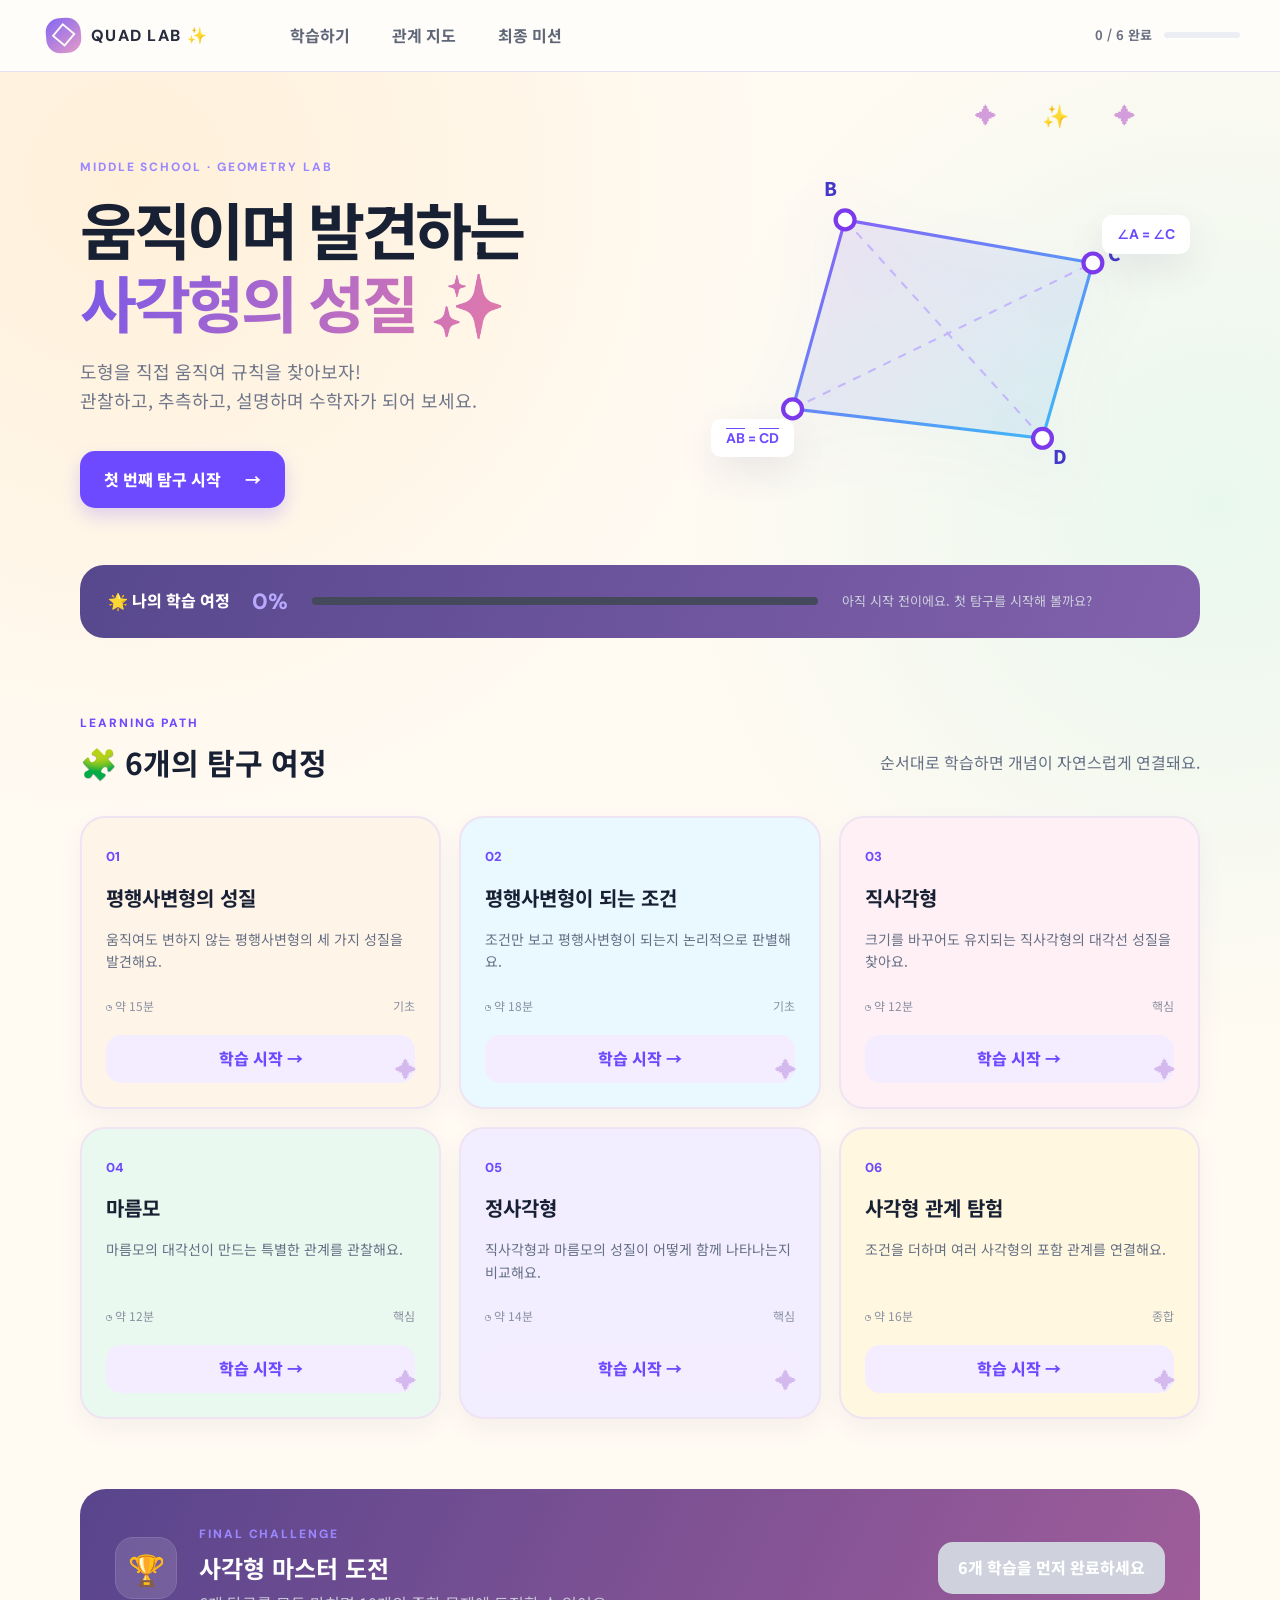
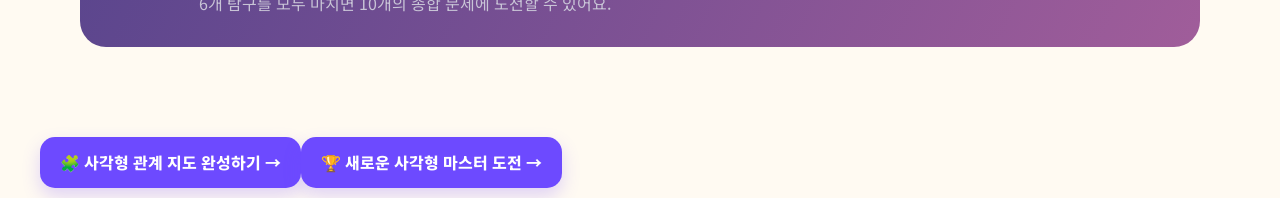
==== commit f168ec5a: "Load geometry display corrections after core app" ====
--- a/index.html
+++ b/index.html
@@ -40,6 +40,7 @@
   </main>
   <div id="toast" role="status" aria-live="polite"></div>
   <script src="app.js"></script>
+  <script src="geometry-fix.js"></script>
   <script src="refresh.js"></script>
 </body>
 </html>
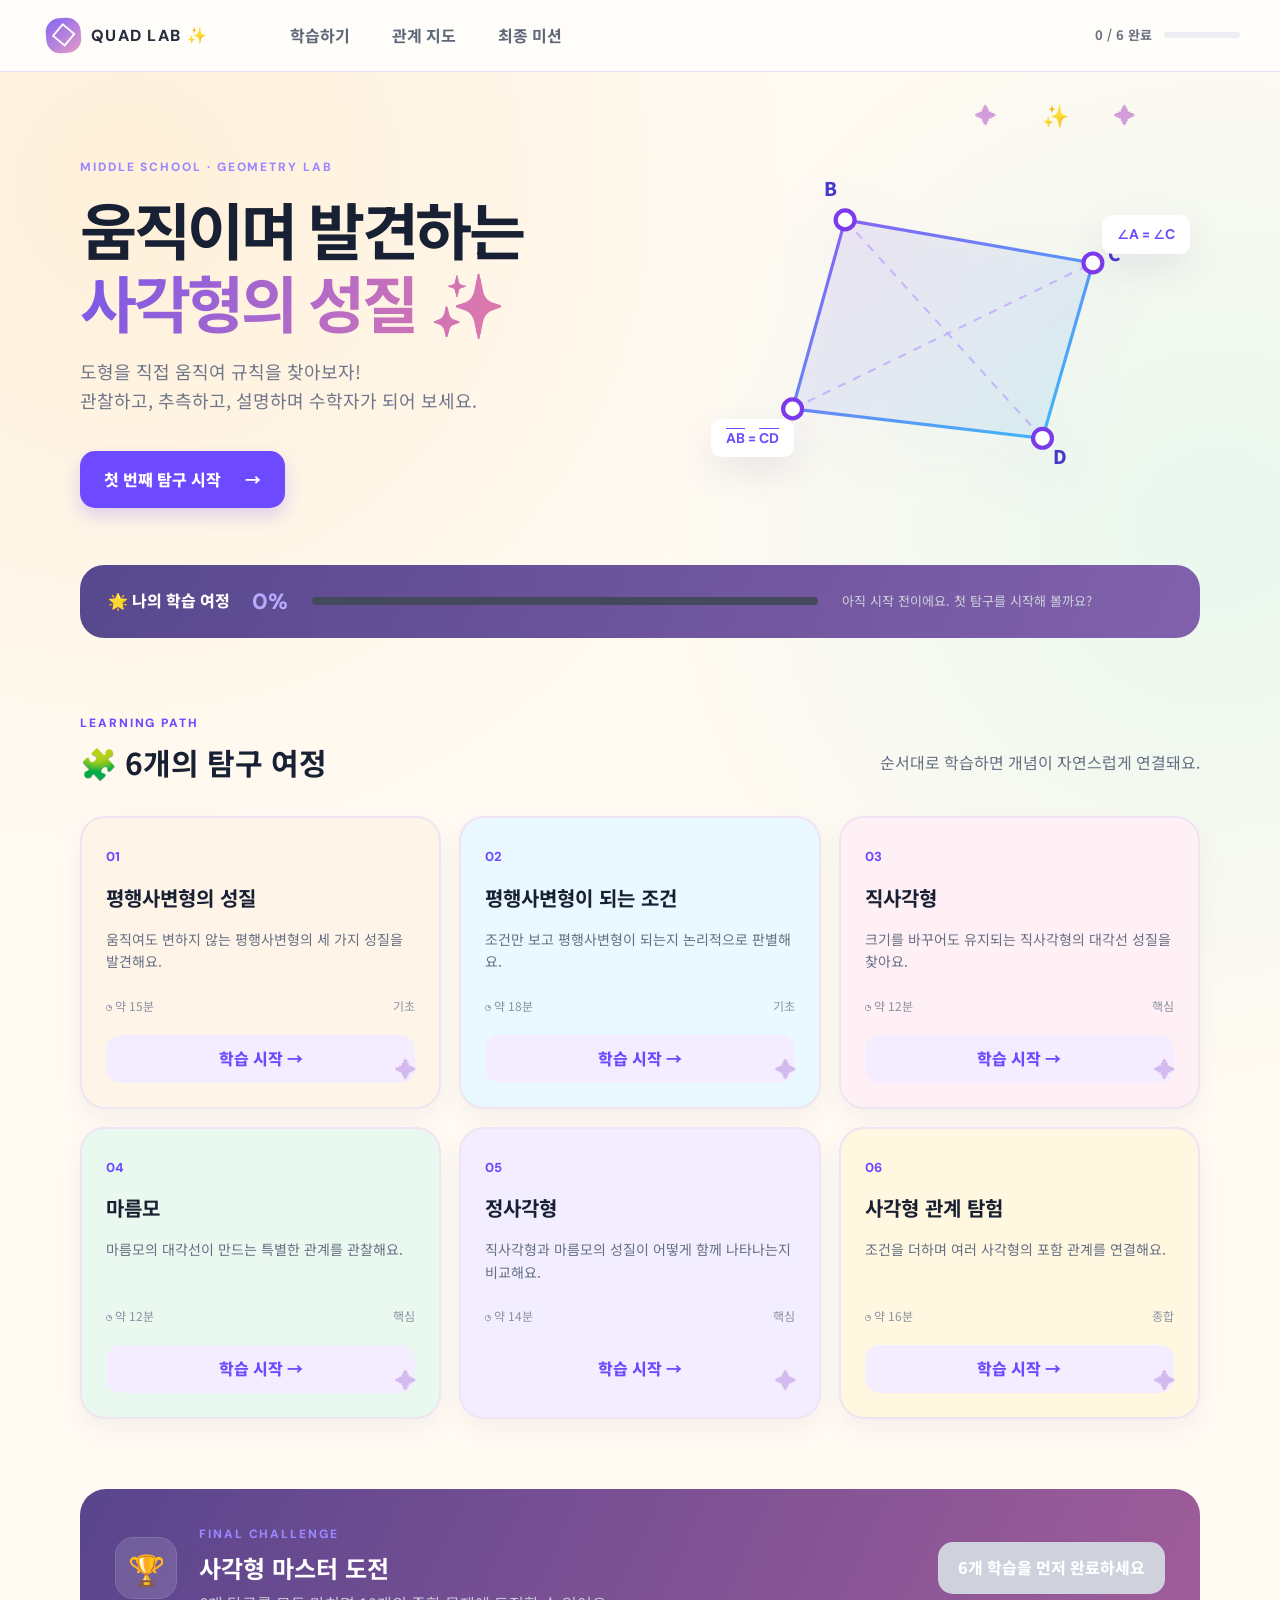
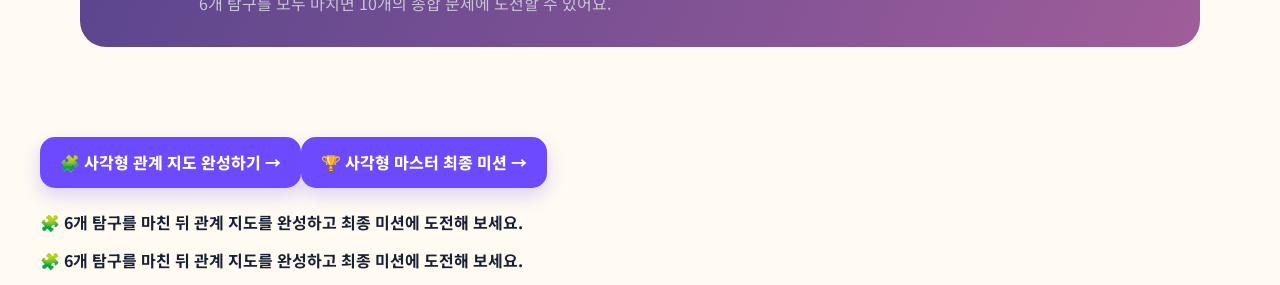
==== commit 4d44926d: "Load learning journey progress enhancement on home page" ====
--- a/index.html
+++ b/index.html
@@ -41,6 +41,9 @@
   <div id="toast" role="status" aria-live="polite"></div>
   <script src="app.js"></script>
   <script src="geometry-fix.js"></script>
+  <script src="rectangle-fix.js"></script>
+  <script src="challenge-fix.js"></script>
   <script src="refresh.js"></script>
+  <script src="learning-flow.js"></script>
 </body>
 </html>
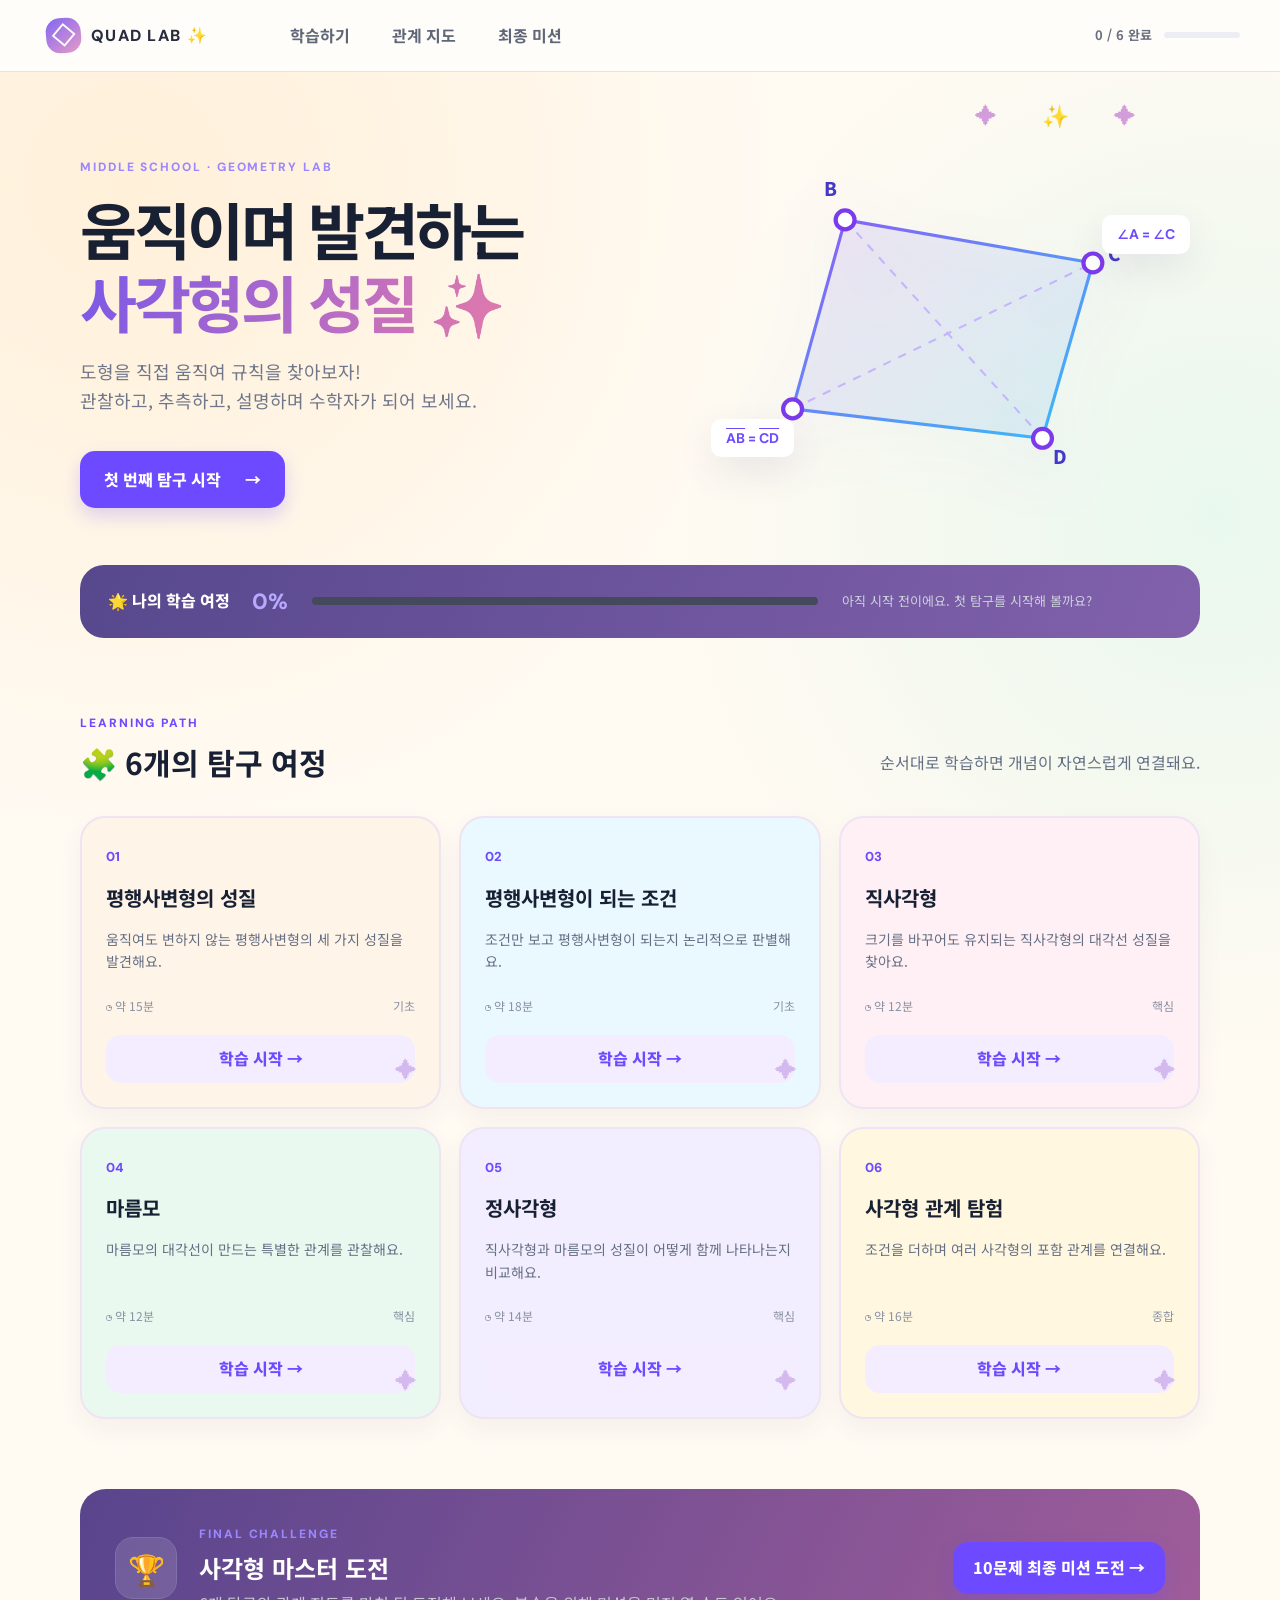
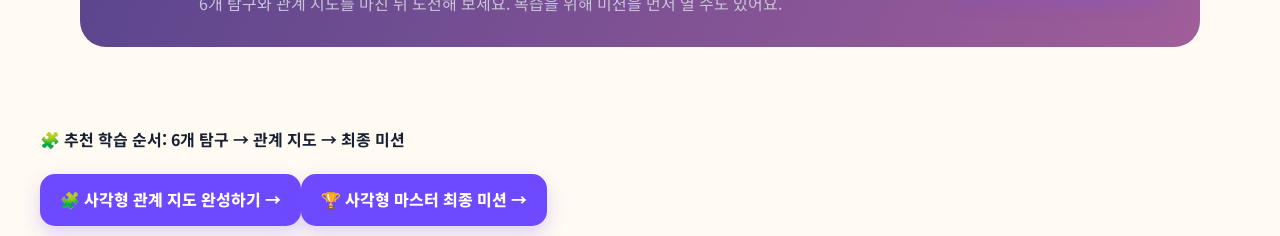
==== commit 6309f8ac: "Prevent duplicate learning-flow script execution on home page" ====
--- a/index.html
+++ b/index.html
@@ -44,6 +44,5 @@
   <script src="rectangle-fix.js"></script>
   <script src="challenge-fix.js"></script>
   <script src="refresh.js"></script>
-  <script src="learning-flow.js"></script>
 </body>
 </html>
